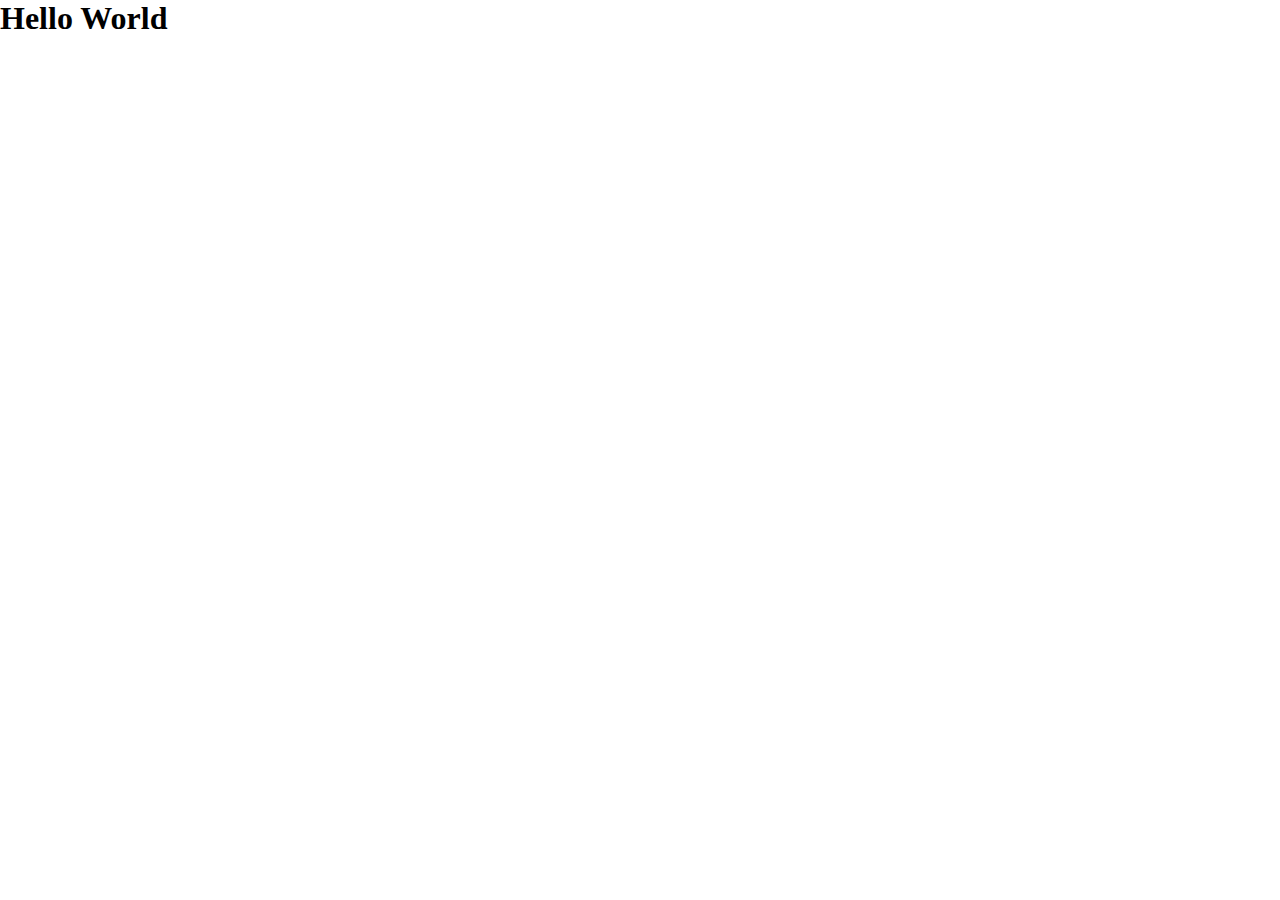
==== index.html @ f1ec5e4d "first commit" ====
<!DOCTYPE html>
<html lang="en">
  <head>
    <meta charset="UTF-8" />
    <meta http-equiv="X-UA-Compatible" content="IE=edge" />
    <meta name="viewport" content="width=device-width, initial-scale=1.0" />
    <link rel="stylesheet" href="./style.css" />
    <title>My first website</title>
  </head>
  <body>
    <h1>Hello World</h1>
  </body>
</html>
---- style.css ----
* {
  box-sizing: border-box;
  margin: 0;
  padding: 0;
}
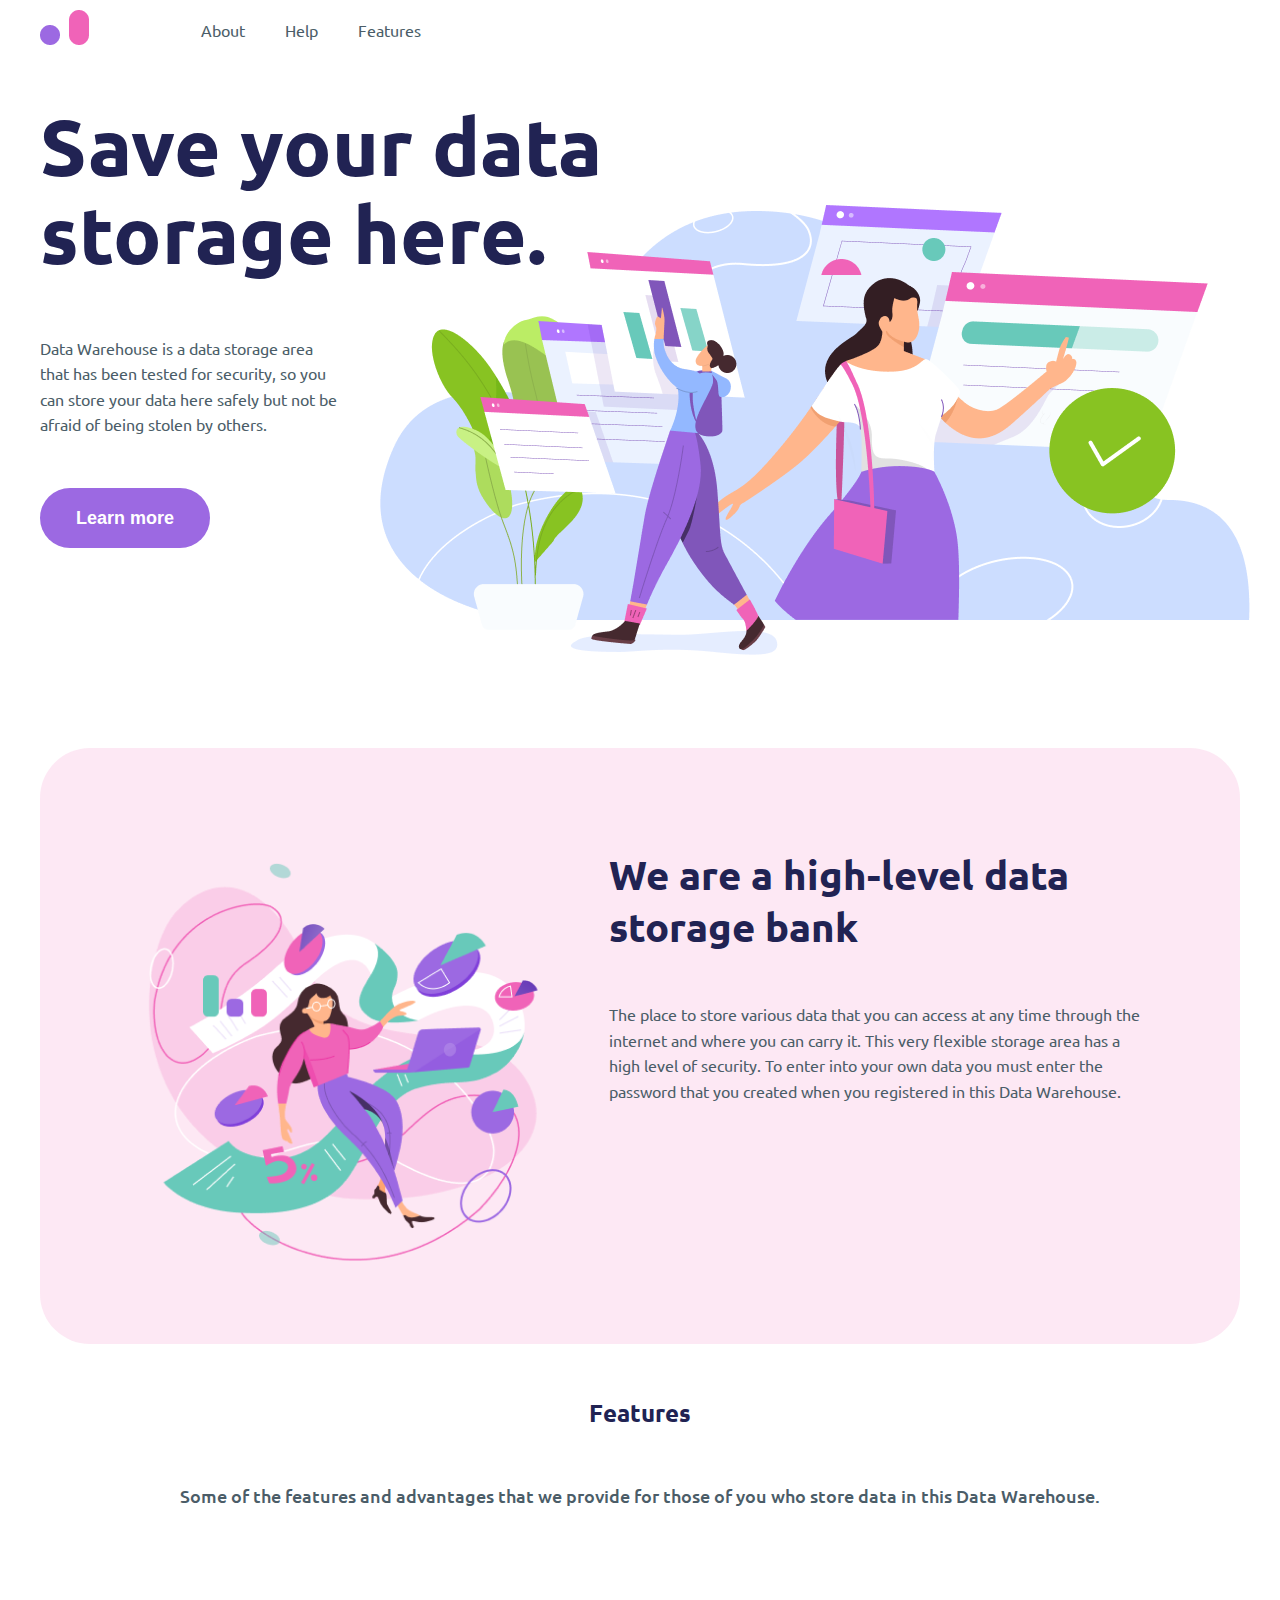
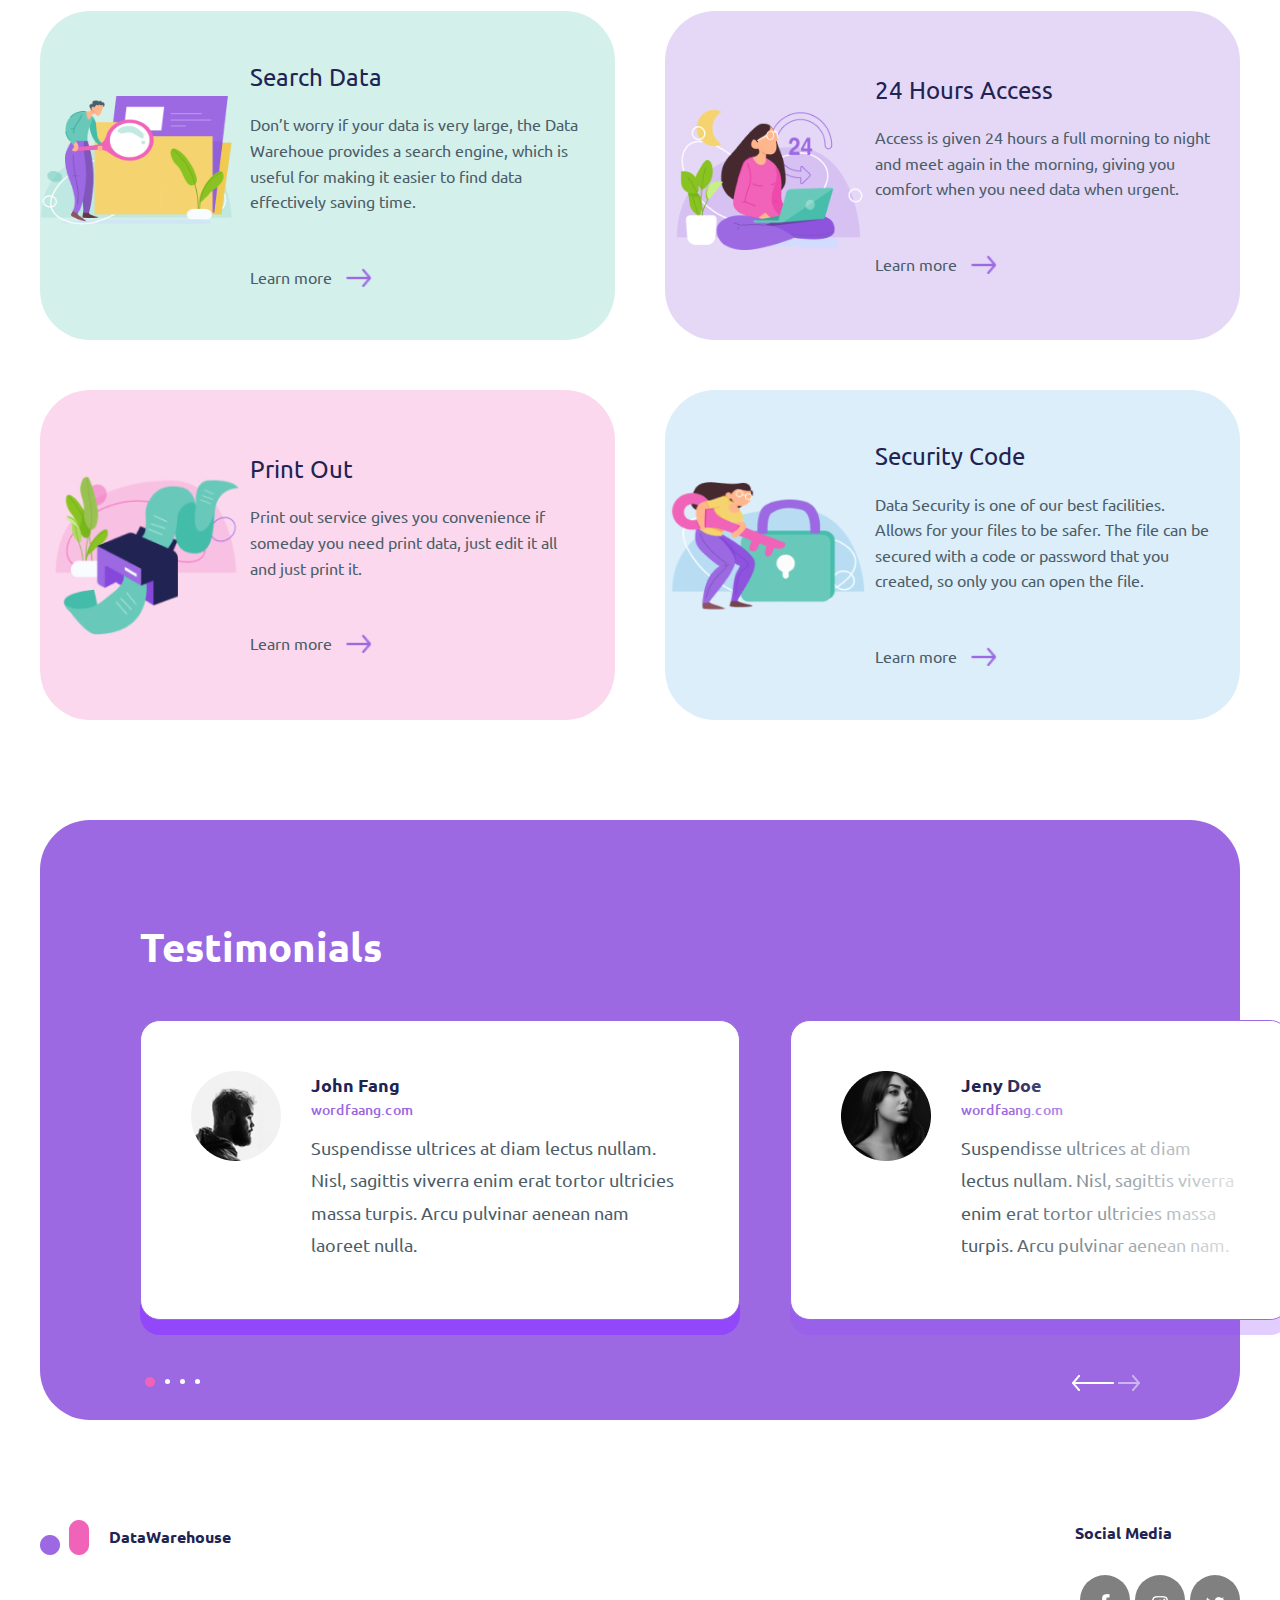
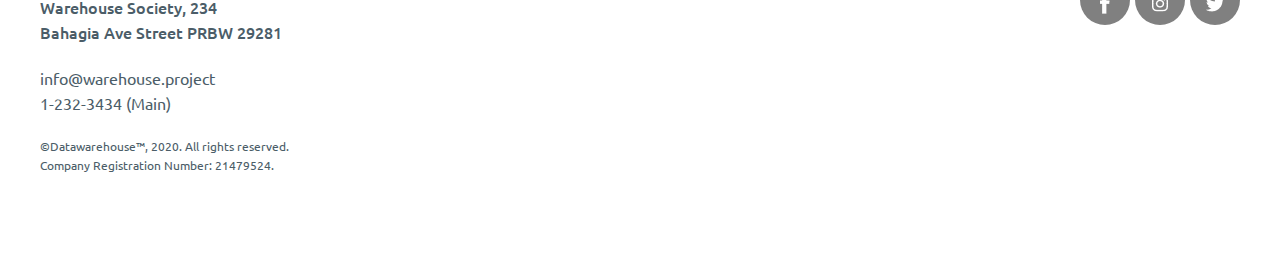
==== commit f8fb6621: "finish my project" ====
--- a/index.html
+++ b/index.html
@@ -4,10 +4,263 @@
     <meta charset="UTF-8" />
     <meta http-equiv="X-UA-Compatible" content="IE=edge" />
     <meta name="viewport" content="width=device-width, initial-scale=1.0" />
+    <meta
+      name="description"
+      content="Data Warehouse is a data storage area that has been
+    tested for security, so you can store your data here
+    safely but not be afraid of being stolen by others"
+    />
+    <meta
+      name="keywords"
+      content="warehouse, save, data, security, storage, area"
+    />
+    <meta
+      property="og:title"
+      content="Data Warehouse is a data storage area that has been
+    tested for security, so you can store your data here
+    safely but not be afraid of being stolen by others"
+    />
+    <meta property="og:type" content="service" />
+    <meta property="og:image" content="images/image1 1.png" />
+    <meta property="og:image:width" content="1200" />
+    <meta property="og:image:height" content="630" />
     <link rel="stylesheet" href="./style.css" />
-    <title>My first website</title>
+    <title>Warehouse - Save your data storage here</title>
   </head>
   <body>
-    <h1>Hello World</h1>
+    <header class="head">
+      <div class="head__navbar">
+        <div class="head__logo">
+          <img src="/images/Logo.png" alt="This is a logo" />
+        </div>
+        <nav>
+          <ul>
+            <li><a href="#about">About</a></li>
+            <li><a href="#help">Help</a></li>
+            <li><a href="#features">Features</a></li>
+          </ul>
+        </nav>
+      </div>
+    </header>
+    <section id="about" class="about">
+      <div class="about__main">
+        <div class="about__text">
+          <h1>Save your data storage here.</h1>
+          <p>
+            Data Warehouse is a data storage area that has been tested for
+            security, so you can store your data here safely but not be afraid
+            of being stolen by others.
+          </p>
+          <button class="about__btn">Learn more</button>
+        </div>
+        <div class="about__image">
+          <img src="/images/image1.png" alt="Main image" />
+        </div>
+      </div>
+      <div class="about__second">
+        <div class="about__text">
+          <h2>We are a high-level data storage bank</h2>
+          <p>
+            The place to store various data that you can access at any time
+            through the internet and where you can carry it. This very flexible
+            storage area has a high level of security. To enter into your own
+            data you must enter the password that you created when you
+            registered in this Data Warehouse.
+          </p>
+        </div>
+        <img src="/images/image2.png" alt="Second image" />
+      </div>
+    </section>
+    <section id="features" class="features">
+      <div class="features__title">
+        <h2>Features</h2>
+        <p>
+          Some of the features and advantages that we provide for those of you
+          who store data in this Data Warehouse.
+        </p>
+      </div>
+      <div class="features__search features__item">
+        <img
+          src="/images/features/search.png"
+          alt="Search image"
+          class="features__image"
+        />
+        <div class="features__content">
+          <h3>Search Data</h3>
+          <p>
+            Don’t worry if your data is very large, the Data Warehoue provides a
+            search engine, which is useful for making it easier to find data
+            effectively saving time.
+          </p>
+          <div>
+            <p>Learn more</p>
+            <a href="#"><img src="/images/arrow.png" alt="Arrow image" /></a>
+          </div>
+        </div>
+      </div>
+      <div class="features__access features__item">
+        <img
+          src="/images/features/access.png"
+          alt="Access image"
+          class="features__image"
+        />
+        <div class="features__content">
+          <h3>24 Hours Access</h3>
+          <p>
+            Access is given 24 hours a full morning to night and meet again in
+            the morning, giving you comfort when you need data when urgent.
+          </p>
+          <div>
+            <p>Learn more</p>
+            <a href="#"><img src="/images/arrow.png" alt="Arrow image" /></a>
+          </div>
+        </div>
+      </div>
+      <div class="features__print features__item">
+        <img
+          src="/images/features/print.png"
+          alt="Print image"
+          class="features__image"
+        />
+        <div class="features__content">
+          <h3>Print Out</h3>
+          <p>
+            Print out service gives you convenience if someday you need print
+            data, just edit it all and just print it.
+          </p>
+          <div>
+            <p>Learn more</p>
+            <a href="#"><img src="/images/arrow.png" alt="Arrow image" /></a>
+          </div>
+        </div>
+      </div>
+      <div class="features__security features__item">
+        <img
+          src="/images/features/security.png"
+          alt="Security image"
+          class="features__image"
+        />
+        <div class="features__content">
+          <h3>Security Code</h3>
+          <p>
+            Data Security is one of our best facilities. Allows for your files
+            to be safer. The file can be secured with a code or password that
+            you created, so only you can open the file.
+          </p>
+          <div>
+            <p>Learn more</p>
+            <a href="#"><img src="/images/arrow.png" alt="Arrow image" /></a>
+          </div>
+        </div>
+      </div>
+    </section>
+    <section id="testimonials" class="testimonials">
+      <h2>Testimonials</h2>
+      <div class="testimonials__content">
+        <div class="testimonials__card testimonials__item1">
+          <div class="testimonials_avatar">
+            <img src="/images/avatar/avatar1.png" alt="First avatar" />
+          </div>
+          <div class="testimonials__author">
+            <h4>John Fang</h4>
+            <p>wordfaang.com</p>
+            <p>
+              Suspendisse ultrices at diam lectus nullam. Nisl, sagittis viverra
+              enim erat tortor ultricies massa turpis. Arcu pulvinar aenean nam
+              laoreet nulla.
+            </p>
+          </div>
+        </div>
+        <div class="testimonials__card testimonials__item2">
+          <div class="testimonials_avatar">
+            <img src="/images/avatar/avatar2.png" alt="Second avatar" />
+          </div>
+          <div class="testimonials__author">
+            <h4>Jeny Doe</h4>
+            <p>wordfaang.com</p>
+            <p>
+              Suspendisse ultrices at diam lectus nullam. Nisl, sagittis viverra
+              enim erat tortor ultricies massa turpis. Arcu pulvinar aenean nam.
+            </p>
+          </div>
+        </div>
+        <div class="testimonials__card testimonials__item3">
+          <div class="testimonials_avatar">
+            <img src="/images/avatar/avatar3.png" alt="Third avatar" />
+          </div>
+          <div class="testimonials__author">
+            <h4>William</h4>
+            <p>Web</p>
+            <p>
+              Suspendisse ultrices at diam lectus nullam. Nisl, sagittis viverra
+              enim erat tortor ultricies massa turpis. Arcu pulvinar aenean nam
+              laoreet nulla.
+            </p>
+          </div>
+        </div>
+      </div>
+      <div class="testimonials__nav">
+        <div>
+          <ul class="testimonials__circle">
+            <li class="testimonials__active"></li>
+            <li></li>
+            <li></li>
+            <li></li>
+          </ul>
+        </div>
+        <div>
+          <img
+            src="/images/features/arrowActive.png"
+            alt="Active Arrow Slider"
+          />
+          <img
+            src="/images/features/arrowNotActive.png"
+            alt="Not active Arrow Slider"
+          />
+        </div>
+      </div>
+    </section>
+    <footer id="help" class="help">
+      <div class="help__info">
+        <div class="help__logo">
+          <img src="/images/Logo.png" alt="This is a logo" />
+          <h4>DataWarehouse</h4>
+        </div>
+        <div class="help__text">
+          <div class="help__address">
+            <p>Warehouse Society, 234</p>
+            <p>Bahagia Ave Street PRBW 29281</p>
+          </div>
+          <div class="help__contact">
+            <p>info@warehouse.project</p>
+            <p>1-232-3434 (Main)</p>
+          </div>
+          <div class="help__rights">
+            <p>&copy;Datawarehouse™, 2020. All rights reserved.</p>
+            <p>Company Registration Number: 21479524.</p>
+          </div>
+        </div>
+      </div>
+      <div class="help__social">
+        <h4>Social Media</h4>
+        <ul>
+          <li class="help__icon">
+            <a href="#"
+              ><img src="/images/social/facebook.png" alt="Facebook"
+            /></a>
+          </li>
+          <li class="help__icon">
+            <a href="#"
+              ><img src="/images/social/insta.png" alt="Instagram"
+            /></a>
+          </li>
+          <li class="help__icon">
+            <a href="#"
+              ><img src="/images/social/twitter.png" alt="Facebook"
+            /></a>
+          </li>
+        </ul>
+      </div>
+    </footer>
   </body>
 </html>
--- a/style.css
+++ b/style.css
@@ -1,5 +1,617 @@
+@import url("https://fonts.googleapis.com/css2?family=Ubuntu:wght@300;400;500;700&display=swap");
+
+:root {
+  --purple-color: #9c69e2;
+  --pink-color: #f063b826;
+  --feature-green: #68c9ba49;
+  --feature-purple: #9b69e242;
+  --feature-pink: #f063b83f;
+  --feature-blue: #2d9bdb2c;
+}
+
 * {
   box-sizing: border-box;
   margin: 0;
   padding: 0;
 }
+
+body {
+  font-family: "Ubuntu", sans-serif;
+  background: #fff;
+  color: #212353;
+  line-height: 1.6;
+  margin: auto;
+  overflow-x: hidden;
+  max-width: 1200px;
+}
+
+ul {
+  list-style: none;
+}
+
+a {
+  text-decoration: none;
+  color: #4b5d68;
+}
+
+p {
+  font-style: normal;
+  line-height: 160%;
+  color: #4b5d68;
+}
+
+.head__navbar {
+  display: flex;
+  align-items: center;
+  justify-content: space-between;
+  max-width: 401px;
+  margin-top: 10px;
+}
+
+.head__navbar nav ul {
+  display: flex;
+  align-items: center;
+}
+
+.head__navbar a {
+  padding: 10px 20px;
+}
+
+.head__navbar a:hover {
+  font-weight: bold;
+}
+
+#about {
+  margin-top: 50px;
+}
+
+.about__main {
+  position: relative;
+  margin-bottom: 200px;
+}
+
+.about__main .about__image {
+  position: absolute;
+  top: 100px;
+  right: -100px;
+  z-index: -1;
+}
+
+.about__main .about__text {
+  display: flex;
+  flex-direction: column;
+  max-width: 300px;
+}
+
+.about__main .about__text p {
+  padding: 50px 0;
+}
+
+.about__main .about__text button {
+  cursor: pointer;
+  font-style: normal;
+  font-weight: 800;
+  font-size: 18px;
+  line-height: 160%;
+  color: #fff;
+  border: none;
+  background-color: var(--purple-color);
+  border-radius: 50px;
+  width: 170px;
+  height: 60px;
+}
+
+.about__main .about__text button:hover {
+  transform: scale(0.99);
+}
+
+.about__main h1 {
+  width: 645px;
+  height: 184px;
+  left: 240px;
+  top: 240px;
+  font-size: 80px;
+  font-style: normal;
+  font-weight: bold;
+  font-size: 80px;
+  line-height: 110%;
+}
+
+.about__second {
+  display: flex;
+  flex-direction: row-reverse;
+  border-radius: 50px;
+  background-color: var(--pink-color);
+  padding: 50px;
+}
+
+.about__second .about__text {
+  padding: 50px;
+}
+
+.about__second h2 {
+  font-style: normal;
+  font-weight: bold;
+  font-size: 40px;
+  line-height: 130%;
+}
+
+.about__second p {
+  margin-top: 50px;
+}
+
+.features h3 {
+  font-style: normal;
+  font-weight: normal;
+  font-size: 24px;
+  line-height: 130%;
+  padding-bottom: 20px;
+}
+
+.features p {
+  font-style: normal;
+  font-weight: normal;
+  font-size: 16px;
+  line-height: 160%;
+}
+
+.features__image {
+  width: 200px;
+  height: 160px;
+}
+
+.features__title {
+  grid-area: title;
+  display: flex;
+  flex-direction: column;
+  justify-items: center;
+  align-items: center;
+  text-align: center;
+  margin: 50px 0 0 0;
+}
+
+.features__search {
+  grid-area: search;
+  background-color: var(--feature-green);
+}
+
+.features__access {
+  grid-area: access;
+  background-color: var(--feature-purple);
+}
+
+.features__print {
+  grid-area: print;
+  background-color: var(--feature-pink);
+}
+
+.features__security {
+  grid-area: security;
+  background-color: var(--feature-blue);
+}
+
+.features {
+  display: grid;
+  grid-gap: 50px;
+  grid-template-columns: 1fr 1fr;
+  grid-template-rows: auto;
+  grid-template-areas:
+    "title title"
+    "search access"
+    "print security";
+}
+
+.features__title h3 {
+  font-weight: bold;
+  font-size: 40px;
+  line-height: 130%;
+}
+
+.features__title p {
+  margin: 50px 0;
+  font-weight: 500;
+  font-size: 18px;
+  line-height: 160%;
+}
+
+.features__item {
+  display: flex;
+
+  padding: 50px 0;
+  border-radius: 50px;
+  align-items: center;
+}
+
+.features__content {
+  display: flex;
+  flex-direction: column;
+  width: 60%;
+  padding-left: 10px;
+}
+
+.features__content div {
+  display: flex;
+  margin-top: 50px;
+}
+
+.features__content img {
+  height: 100%;
+  transform: scale(0.7);
+  padding-left: 10px;
+}
+
+.testimonials {
+  display: flex;
+  position: relative;
+  flex-direction: column;
+  border-radius: 50px;
+  height: 600px;
+  background-color: var(--purple-color);
+  margin: 100px 0;
+  padding: 100px;
+}
+
+.testimonials h2 {
+  color: #fff;
+  font-style: normal;
+  font-weight: bold;
+  font-size: 40px;
+  line-height: 130%;
+  margin-bottom: 150px;
+}
+
+.testimonials__content {
+  display: flex;
+  width: 100vh;
+  margin: 100px 0;
+}
+
+.testimonials__card {
+  background-color: #fff;
+  position: absolute;
+  display: flex;
+  border: 1px solid var(--purple-color);
+  border-radius: 20px;
+  padding: 50px;
+  top: 200px;
+  height: 300px;
+  width: 500px;
+}
+
+.testimonials__author {
+  display: flex;
+  flex-direction: column;
+  padding-left: 30px;
+}
+
+.testimonials__author h4 {
+  font-style: normal;
+  font-weight: 800;
+  font-size: 18px;
+  line-height: 160%;
+}
+
+.testimonials__author p:first-of-type {
+  color: var(--purple-color);
+  font-style: normal;
+  font-weight: 500;
+  font-size: 14px;
+  line-height: 160%;
+  letter-spacing: 0.01em;
+  margin-bottom: 10px;
+}
+
+.testimonials__author p:last-of-type {
+  font-style: normal;
+  font-weight: normal;
+  font-size: 18px;
+  line-height: 180%;
+}
+
+.testimonials__nav {
+  display: flex;
+  justify-content: space-between;
+  margin-top: 50px;
+}
+
+.testimonials__item3 {
+  box-shadow: rgba(146, 72, 250, 0.26) 0px 15px 0px;
+  left: 1300px;
+  right: -150px;
+}
+
+.testimonials__item2 {
+  box-shadow: rgba(146, 72, 250, 0.274) 0px 15px 0px;
+  left: 750px;
+  right: -150px;
+}
+
+.testimonials__item2:after {
+  width: 100%;
+  content: "";
+  display: block;
+  position: absolute;
+  top: 0;
+  left: 0;
+  background: linear-gradient(
+    to left,
+    rgb(255, 255, 255) 0%,
+    rgba(255, 255, 255, 0) 59%
+  );
+  height: 100%;
+  border-radius: 20px;
+}
+
+.testimonials__item3:after {
+  width: 100%;
+  content: "";
+  display: block;
+  position: absolute;
+  top: 0;
+  left: 0;
+  background: linear-gradient(
+    to left,
+    rgb(255, 255, 255) 0%,
+    rgba(255, 255, 255, 0) 100%
+  );
+  height: 100%;
+  border-radius: 20px;
+}
+
+.testimonials__item1 {
+  box-shadow: rgb(146, 72, 250) 0px 15px 0px;
+  width: 600px;
+}
+
+.testimonials__circle {
+  display: flex;
+  justify-content: center;
+  align-items: center;
+}
+
+.testimonials__circle li {
+  height: 5px;
+  width: 5px;
+  border-radius: 50%;
+  background-color: #fff;
+  margin: 5px;
+}
+
+.testimonials__circle .testimonials__active {
+  background-color: #f063b8;
+  height: 10px;
+  width: 10px;
+}
+
+.help {
+  display: flex;
+  justify-content: space-between;
+  margin-bottom: 100px;
+}
+
+.help__text .help__address {
+  padding-bottom: 20px;
+  font-style: normal;
+  font-weight: 500;
+  font-size: 16px;
+  line-height: 180%;
+}
+
+.help__text .help__contact {
+  padding-bottom: 20px;
+  font-style: normal;
+  font-size: 16px;
+  line-height: 180%;
+}
+
+.help__text .help__rights {
+  font-style: normal;
+  font-size: 12px;
+  line-height: 180%;
+}
+
+.help__social ul {
+  display: flex;
+}
+
+.help__social h4 {
+  margin-bottom: 30px;
+}
+
+.help__logo {
+  display: flex;
+  align-items: center;
+  margin-bottom: 40px;
+}
+
+.help__logo img {
+  margin-right: 20px;
+}
+
+.help__icon {
+  height: 50px;
+  width: 50px;
+  background: grey;
+  border-radius: 50%;
+  text-align: center;
+  align-content: center;
+  margin-left: 5px;
+}
+
+.help__icon img {
+  padding-top: 15px;
+}
+
+@media (max-width: 1300px) {
+  .about__main .about__image {
+    right: -10px;
+  }
+}
+
+@media (max-width: 1250px) {
+  body {
+    max-width: 1000px;
+  }
+
+  .about__main {
+    position: static;
+    margin-bottom: 120px;
+  }
+
+  .about__main .about__image {
+    right: 120px;
+    opacity: 0.3;
+  }
+
+  .about__second img {
+    width: 370px;
+    height: 300px;
+  }
+
+  #features {
+    grid-gap: 30px;
+  }
+
+  .features__content {
+    width: 50%;
+  }
+
+  .testimonials__item3 {
+    display: none;
+  }
+}
+
+@media (max-width: 1050px) {
+  body {
+    max-width: 800px;
+  }
+
+  .features__item {
+    flex-direction: column;
+    justify-content: space-between;
+  }
+
+  .features__content {
+    width: 70%;
+  }
+
+  .testimonials__item1 {
+    width: 500px;
+  }
+
+  .testimonials__item2 {
+    left: 650px;
+  }
+}
+
+@media (max-width: 900px) {
+  body {
+    max-width: 600px;
+  }
+
+  .about__main .about__image {
+    right: 10px;
+  }
+
+  .about__second img {
+    display: none;
+  }
+
+  .testimonials__author h4 {
+    font-size: 15px;
+  }
+
+  .testimonials__author p:last-of-type {
+    font-size: 14px;
+  }
+
+  .testimonials__item1 {
+    width: 400px;
+  }
+
+  .testimonials__item2 {
+    left: 550px;
+  }
+}
+
+@media (max-width: 850px) {
+  body {
+    max-width: 350px;
+  }
+
+  .about__main {
+    margin-bottom: 50px;
+  }
+
+  .about__main h1 {
+    width: auto;
+    height: auto;
+    font-size: 40px;
+    margin-bottom: 10px;
+  }
+
+  .about__main .about__image {
+    display: none;
+  }
+
+  .about__second .about__text {
+    padding: 0;
+  }
+
+  .about__second h2 {
+    font-size: 26px;
+  }
+
+  .testimonials__item2 {
+    display: none;
+  }
+
+  #features {
+    display: flex;
+    flex-direction: column;
+  }
+
+  .testimonials {
+    padding: 15px;
+    margin: 10px;
+  }
+
+  .testimonials__content {
+    width: auto;
+  }
+
+  .testimonials h2 {
+    font-size: 26px;
+    padding-left: 20px;
+    padding-top: 20px;
+  }
+
+  .testimonials__card {
+    flex-direction: column;
+  }
+
+  .testimonials__item1 {
+    display: flex;
+    justify-content: center;
+    align-items: center;
+    width: 300px;
+    top: 100px;
+    height: 400px;
+  }
+
+  .testimonials__nav {
+    margin-top: 120px;
+  }
+
+  .help {
+    flex-direction: column;
+    justify-content: center;
+    align-items: center;
+    margin-top: 30px;
+  }
+
+  .help .help__social {
+    margin-top: 30px;
+    text-align: center;
+  }
+}
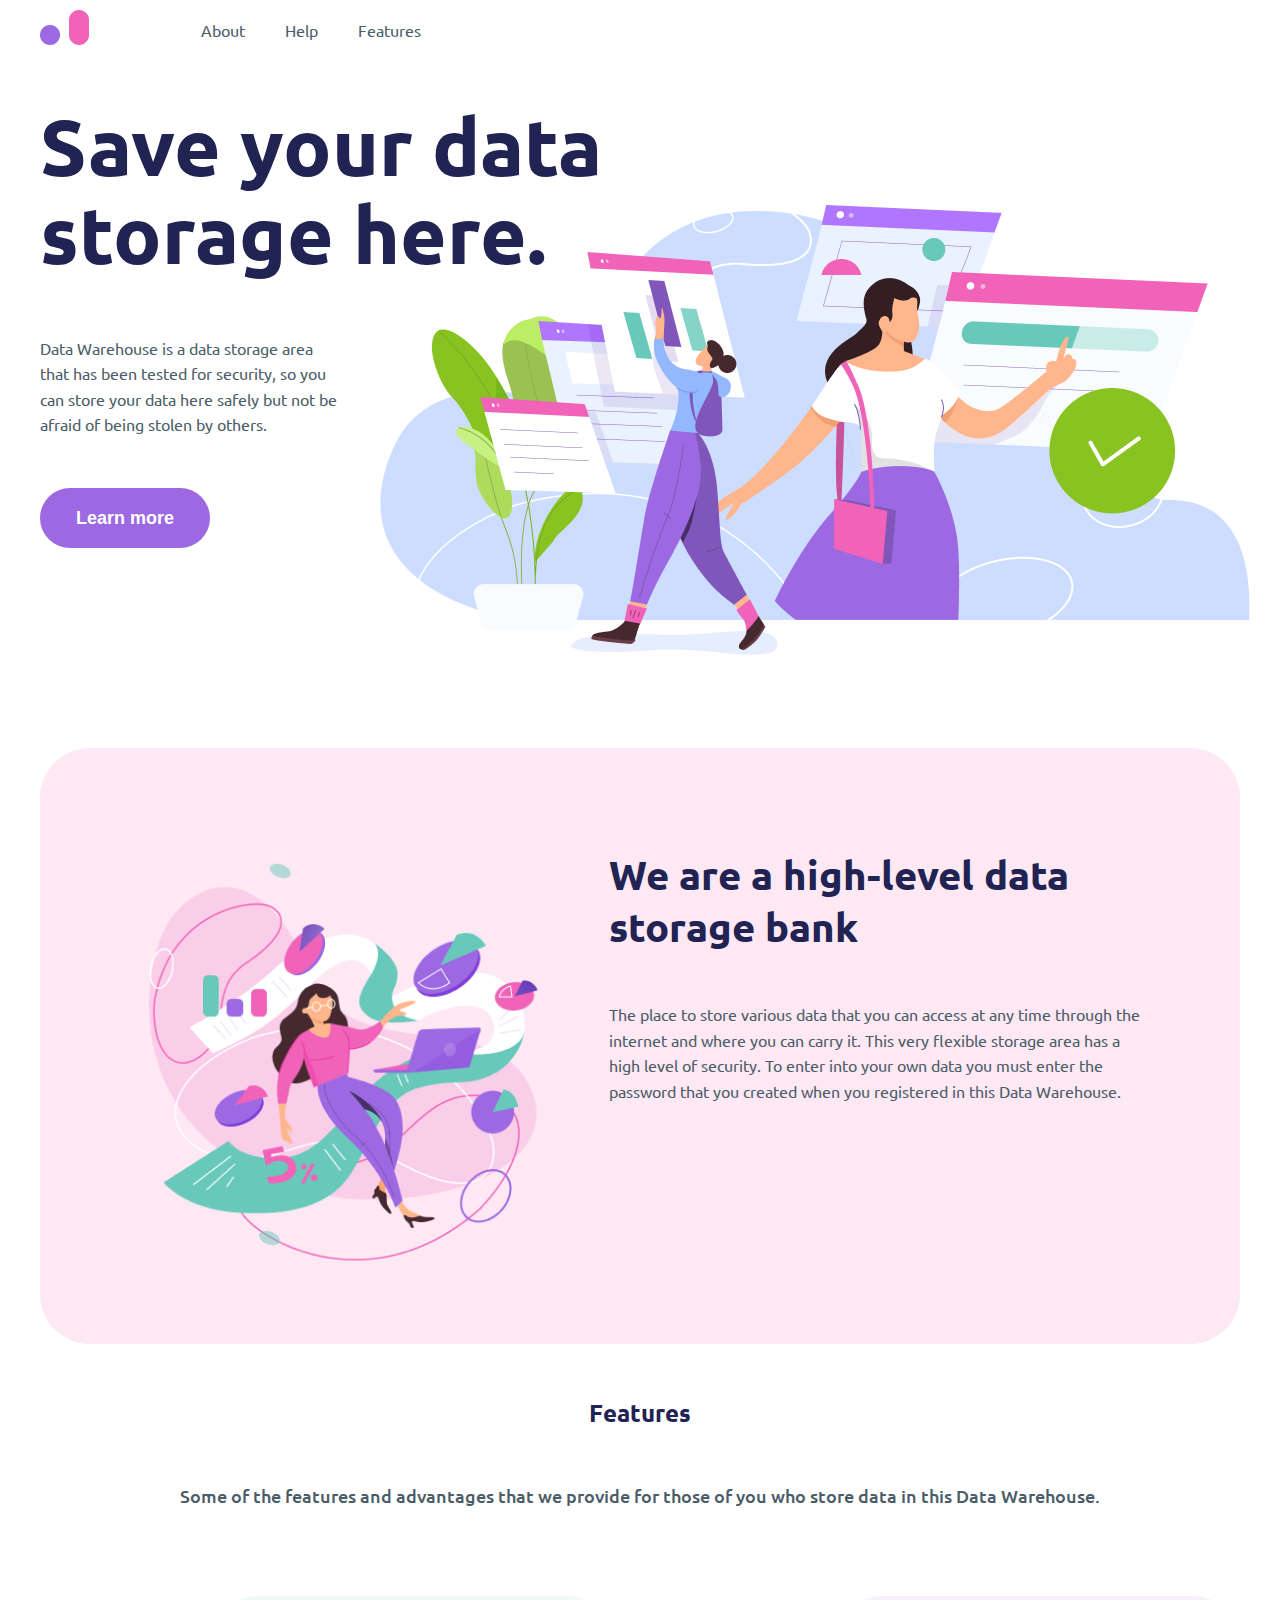
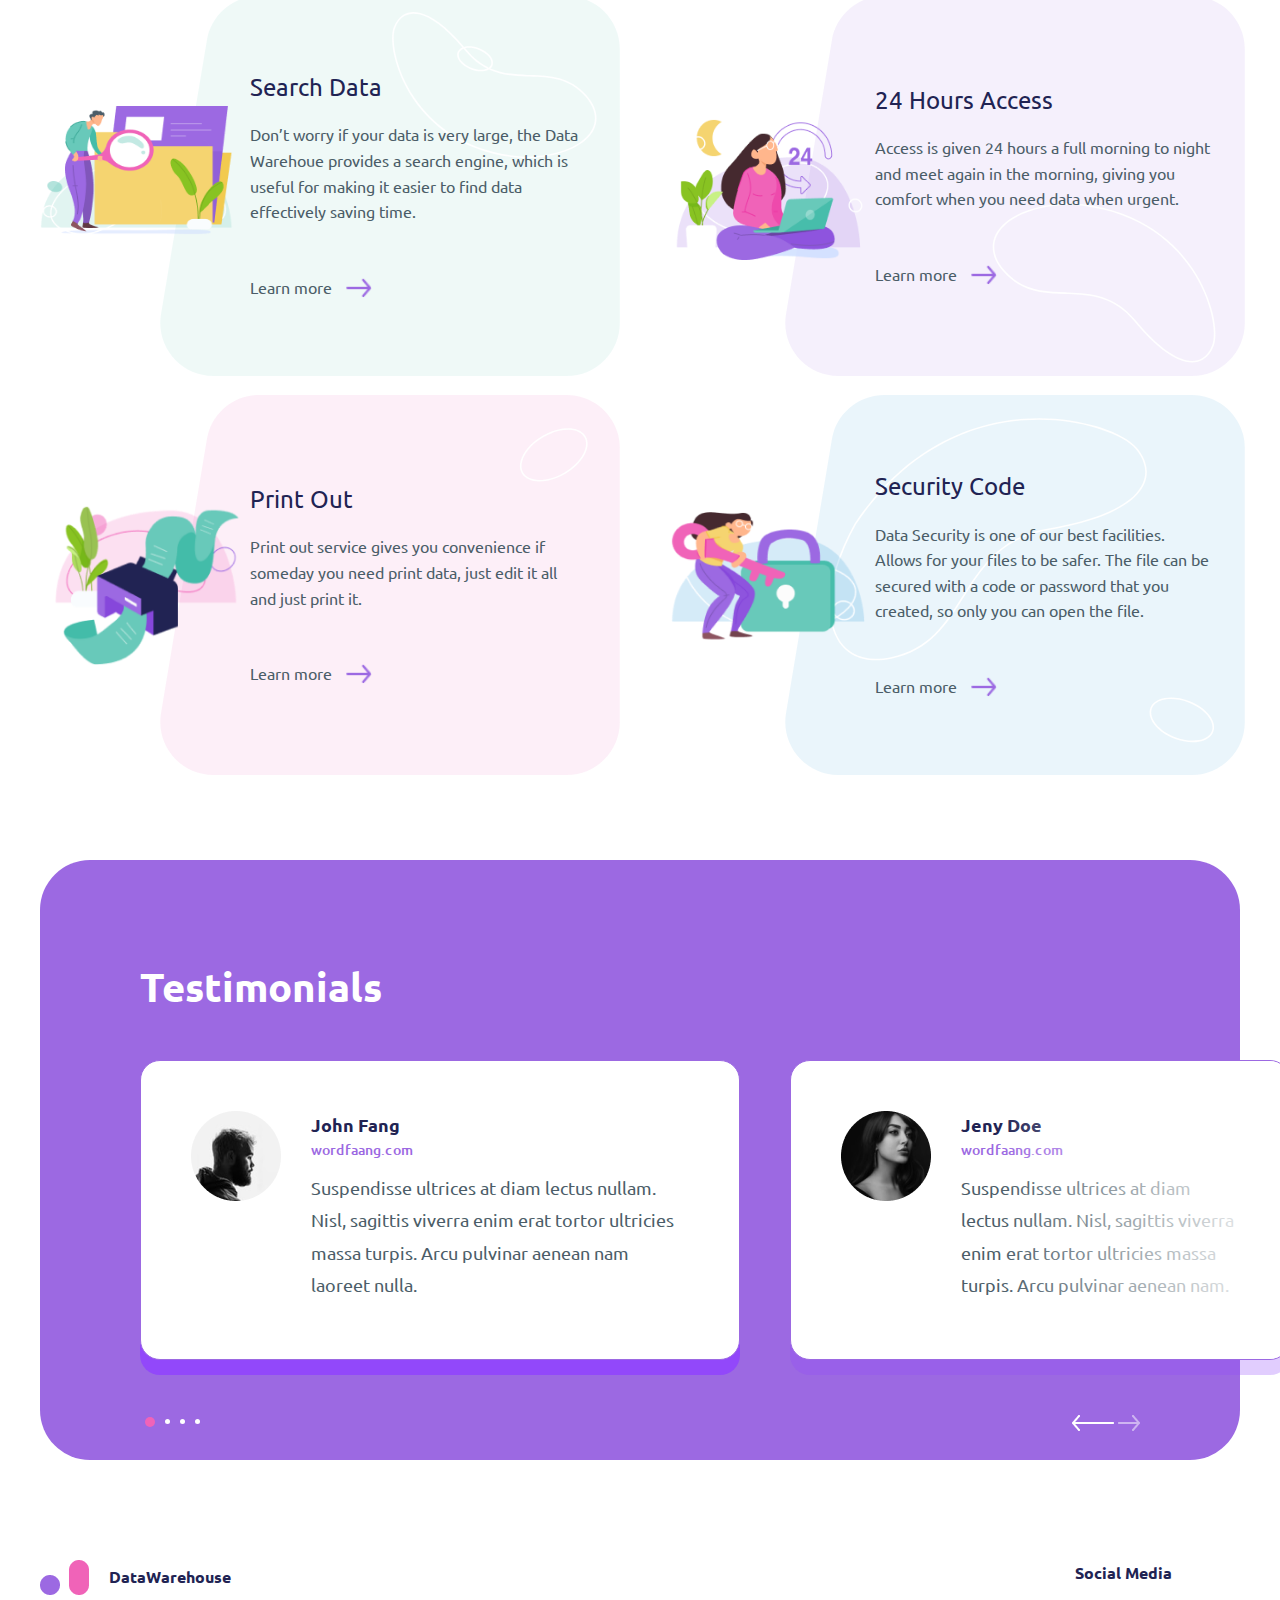
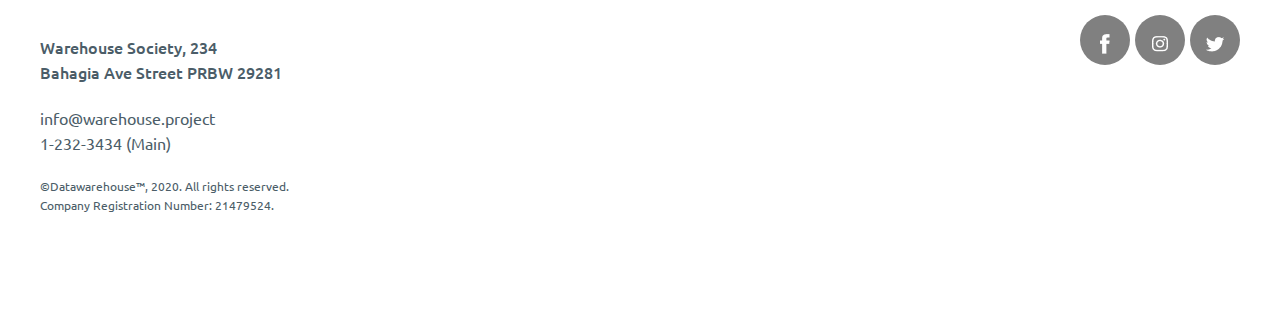
==== commit 839fb839: "last commit" ====
--- a/index.html
+++ b/index.html
@@ -24,6 +24,7 @@
     <meta property="og:image" content="images/image1 1.png" />
     <meta property="og:image:width" content="1200" />
     <meta property="og:image:height" content="630" />
+    <link rel="shortcut icon" type="image/x-icon" href="./images/favicon.ico" />
     <link rel="stylesheet" href="./style.css" />
     <title>Warehouse - Save your data storage here</title>
   </head>
@@ -81,6 +82,11 @@
       </div>
       <div class="features__search features__item">
         <img
+          src="./images/features/Subtract1.svg"
+          alt="Background 1"
+          class="features__background"
+        />
+        <img
           src="/images/features/search.png"
           alt="Search image"
           class="features__image"
@@ -100,6 +106,11 @@
       </div>
       <div class="features__access features__item">
         <img
+          src="./images/features/Subtract2.svg"
+          alt="Background 1"
+          class="features__background"
+        />
+        <img
           src="/images/features/access.png"
           alt="Access image"
           class="features__image"
@@ -118,6 +129,11 @@
       </div>
       <div class="features__print features__item">
         <img
+          src="./images/features/Subtract3.svg"
+          alt="Background 1"
+          class="features__background"
+        />
+        <img
           src="/images/features/print.png"
           alt="Print image"
           class="features__image"
@@ -135,6 +151,11 @@
         </div>
       </div>
       <div class="features__security features__item">
+        <img
+          src="./images/features/Subtract4.svg"
+          alt="Background 1"
+          class="features__background"
+        />
         <img
           src="/images/features/security.png"
           alt="Security image"
--- a/style.css
+++ b/style.css
@@ -170,24 +170,24 @@
   margin: 50px 0 0 0;
 }
 
+.features__item {
+  position: relative;
+}
+
 .features__search {
   grid-area: search;
-  background-color: var(--feature-green);
 }
 
 .features__access {
   grid-area: access;
-  background-color: var(--feature-purple);
 }
 
 .features__print {
   grid-area: print;
-  background-color: var(--feature-pink);
 }
 
 .features__security {
   grid-area: security;
-  background-color: var(--feature-blue);
 }
 
 .features {
@@ -216,9 +216,7 @@
 
 .features__item {
   display: flex;
-
-  padding: 50px 0;
-  border-radius: 50px;
+  padding: 60px 0px;
   align-items: center;
 }
 
@@ -238,6 +236,13 @@
   height: 100%;
   transform: scale(0.7);
   padding-left: 10px;
+}
+
+.features__background {
+  position: absolute;
+  width: 700px;
+  height: 380px;
+  z-index: -10;
 }
 
 .testimonials {
@@ -479,6 +484,11 @@
   .testimonials__item3 {
     display: none;
   }
+
+  .features__background {
+    width: 565px;
+    height: 330px;
+  }
 }
 
 @media (max-width: 1050px) {
@@ -502,11 +512,34 @@
   .testimonials__item2 {
     left: 650px;
   }
+
+  .features__background {
+    width: 400px;
+    height: 560px;
+  }
+
+  .features__item {
+    padding: 20px 0px;
+  }
 }
 
 @media (max-width: 900px) {
   body {
     max-width: 600px;
+  }
+
+  #features {
+    display: flex;
+    flex-direction: column;
+  }
+
+  .features__background {
+    width: 500px;
+    height: 440px;
+  }
+
+  .features__item {
+    padding: 40px 0px;
   }
 
   .about__main .about__image {
@@ -562,13 +595,21 @@
     font-size: 26px;
   }
 
+  .features__background {
+    width: 350px;
+    height: 540px;
+  }
+
+  .features__item {
+    padding: 30px 0px;
+  }
+
+  .features__content div {
+    margin-top: 20px;
+  }
+
   .testimonials__item2 {
     display: none;
-  }
-
-  #features {
-    display: flex;
-    flex-direction: column;
   }
 
   .testimonials {
